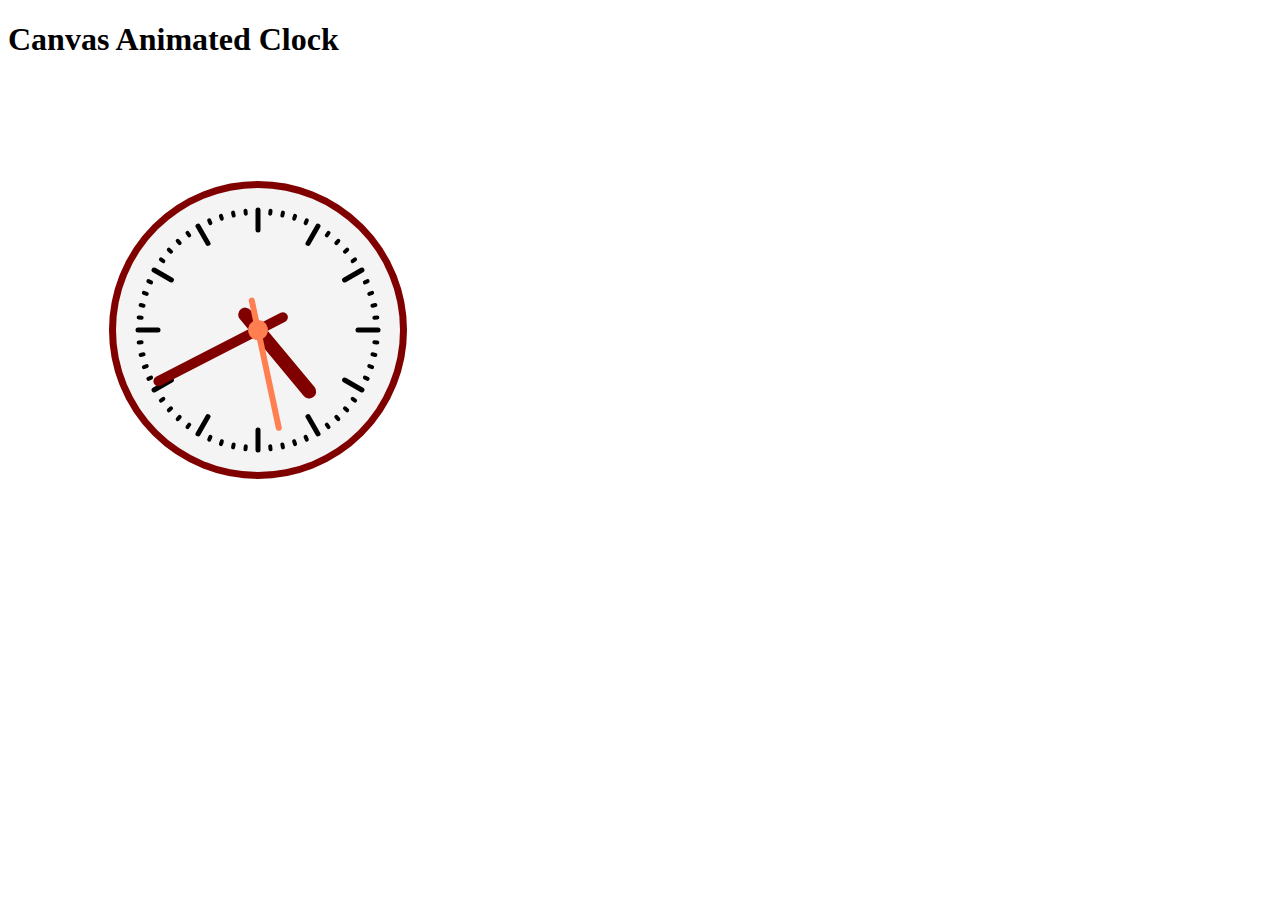
==== 05-animated-clock-project/index.html @ 40ed4562 "Basic Animated Clock" ====
<!DOCTYPE html>
<html lang="en">
	<head>
		<meta charset="UTF-8" />
		<meta http-equiv="X-UA-Compatible" content="IE=edge" />
		<meta name="viewport" content="width=device-width, initial-scale=1.0" />
		<title>Animated Clock Project</title>
	</head>
	<body>
		<h1>Canvas Animated Clock</h1>
		<canvas id="canvas" width="500" height="500"></canvas>
		<script src="index.js"></script>
	</body>
</html>
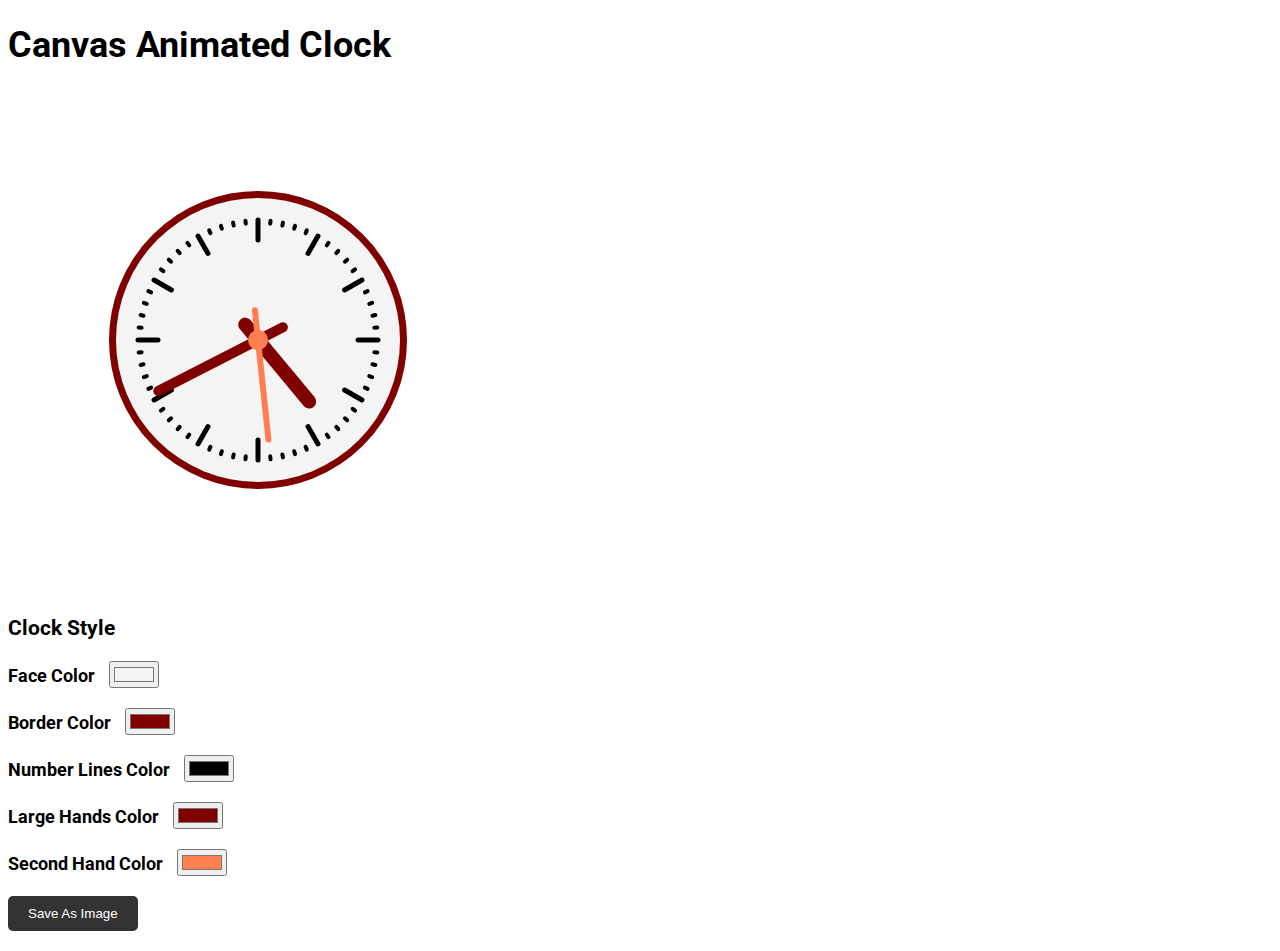
==== commit 8fa149e4: "Clock Customization" ====
--- a/05-animated-clock-project/index.html
+++ b/05-animated-clock-project/index.html
@@ -4,11 +4,38 @@
 		<meta charset="UTF-8" />
 		<meta http-equiv="X-UA-Compatible" content="IE=edge" />
 		<meta name="viewport" content="width=device-width, initial-scale=1.0" />
+		<link rel="stylesheet" href="style.css" />
 		<title>Animated Clock Project</title>
 	</head>
 	<body>
 		<h1>Canvas Animated Clock</h1>
 		<canvas id="canvas" width="500" height="500"></canvas>
+		<h3>Clock Style</h3>
+		<form>
+			<div class="form-input">
+				<label for="face-color">Face Color</label>
+				<input type="color" value="#f4f4f4" id="face-color" />
+			</div>
+			<div class="form-input">
+				<label for="border-color">Border Color</label>
+				<input type="color" value="#800000" id="border-color" />
+			</div>
+			<div class="form-input">
+				<label for="line-color">Number Lines Color</label>
+				<input type="color" value="#000000" id="line-color" />
+			</div>
+			<div class="form-input">
+				<label for="large-hands-color">Large Hands Color</label>
+				<input type="color" value="#800000" id="large-hands-color" />
+			</div>
+			<div class="form-input">
+				<label for="second-hand-color">Second Hand Color</label>
+				<input type="color" value="#FF7F50" id="second-hand-color" />
+			</div>
+			<div class="form-input">
+				<button id="save-btn" type="submit">Save As Image</button>
+			</div>
+		</form>
 		<script src="index.js"></script>
 	</body>
 </html>
--- a/05-animated-clock-project/style.css
+++ b/05-animated-clock-project/style.css
@@ -0,0 +1,35 @@
+@import url('https://fonts.googleapis.com/css2?family=Roboto:wght@300;400;700&display=swap');
+
+body {
+	font-family: 'Roboto', sans-serif;
+	font-size: 18px;
+}
+
+button {
+	background: #333;
+	color: #fff;
+	border: 0;
+	padding: 10px 20px;
+	border-radius: 5px;
+	cursor: pointer;
+}
+
+.card {
+	background: #f4f4f4;
+	border-left: 1px solid #ccc;
+	border-bottom: 1px solid #ccc;
+	padding: 7px 20px;
+	width: 300px;
+	position: absolute;
+	bottom: 0;
+	left: 0;
+}
+
+.form-input {
+	margin-bottom: 20px;
+}
+
+label {
+	margin-right: 10px;
+	font-weight: bold;
+}
